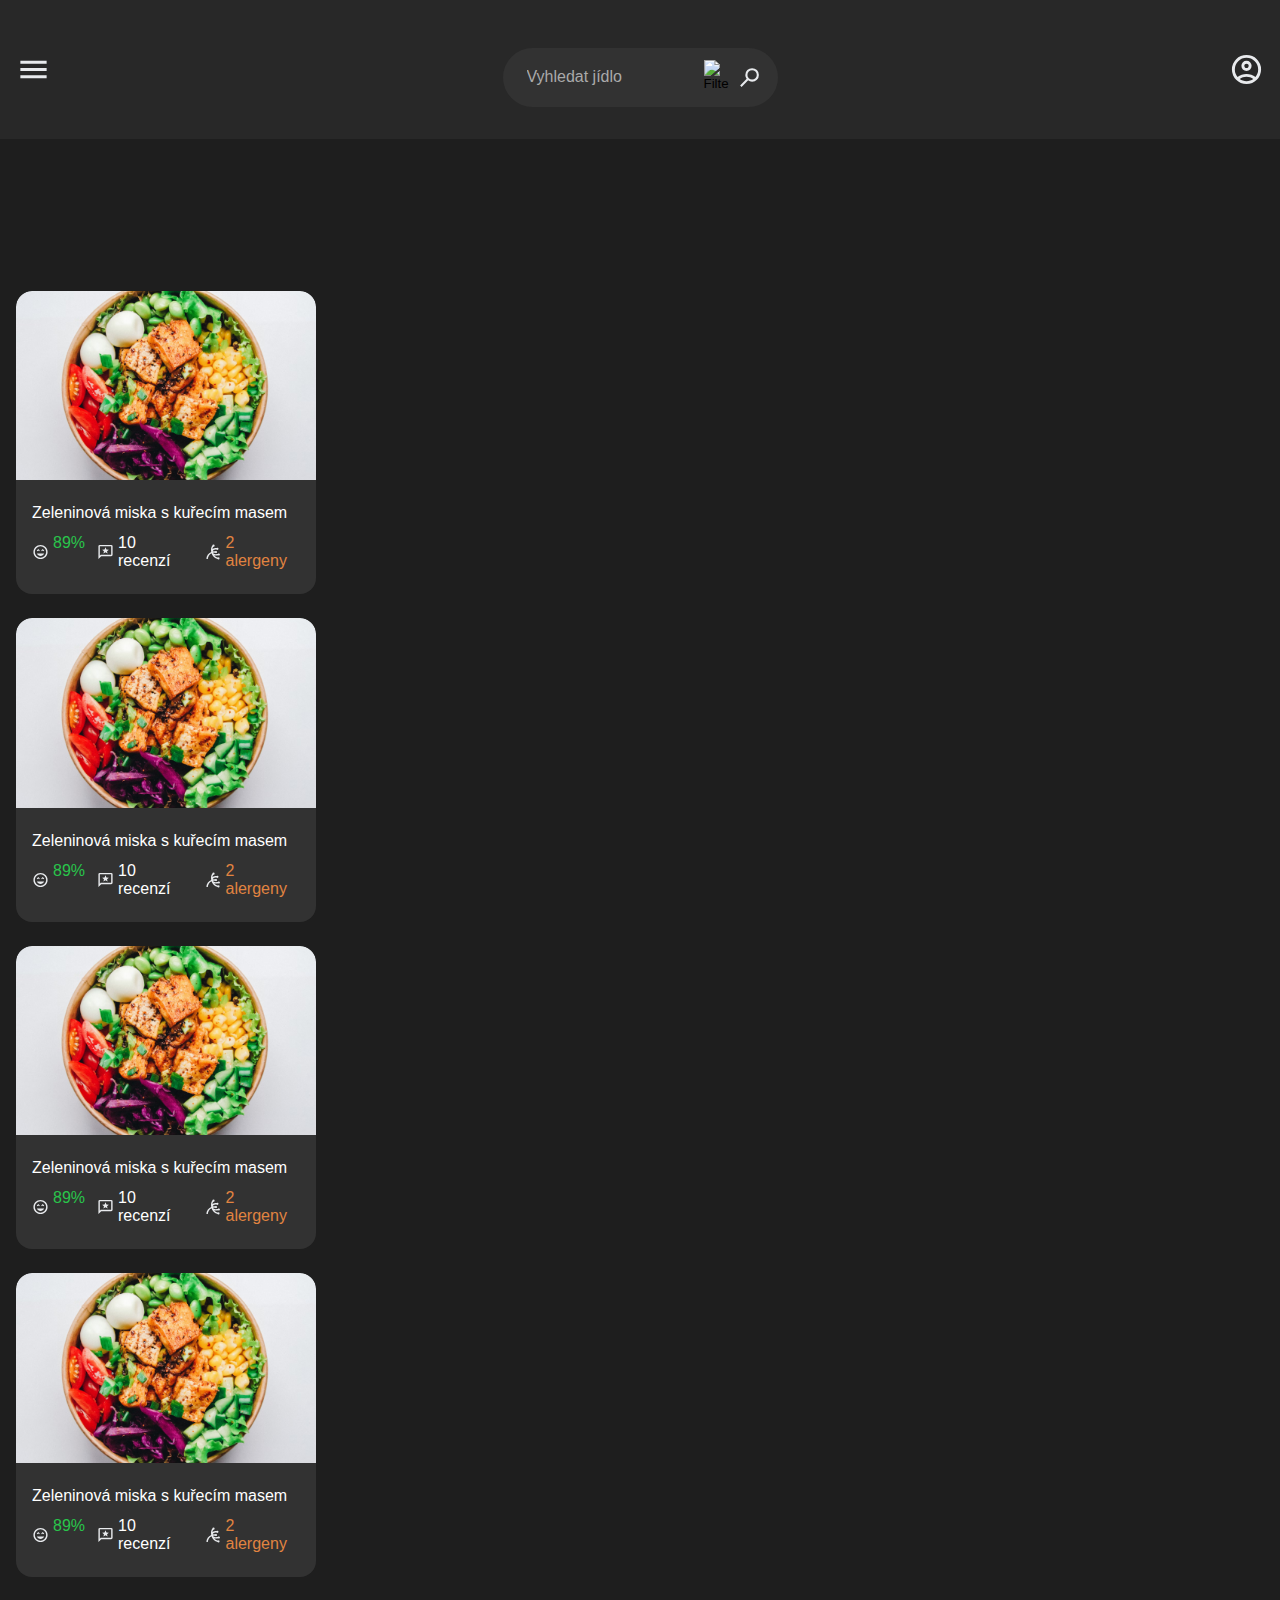
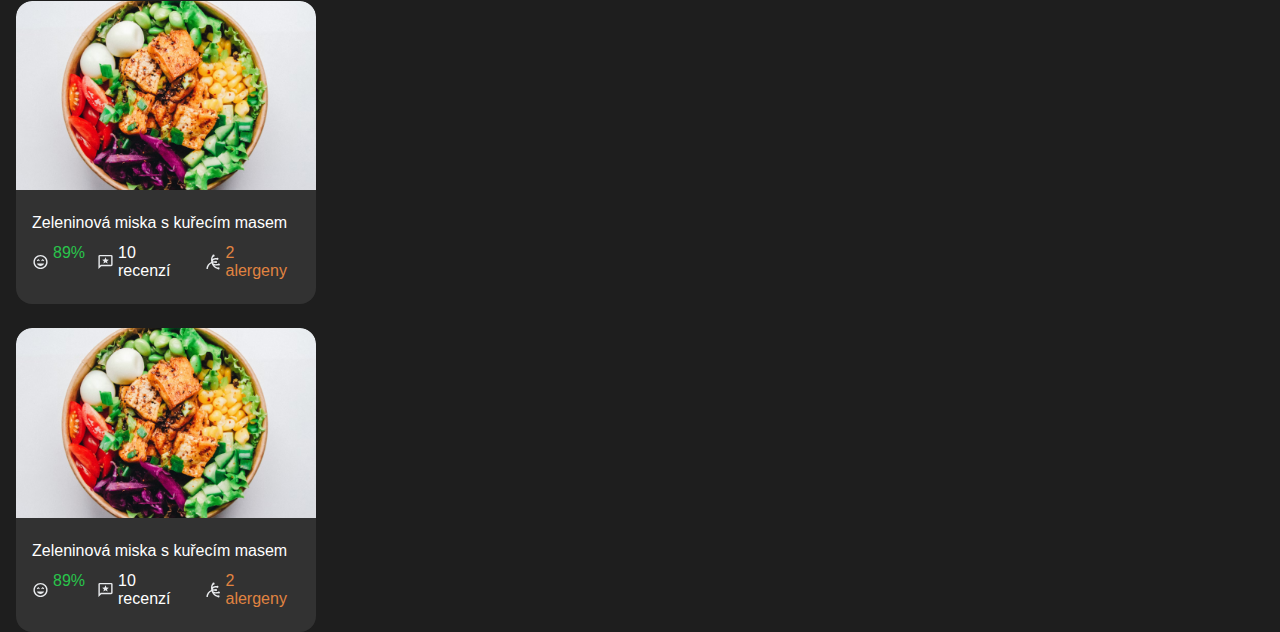
==== index.html @ 2987ae8c "Rename mainpage to index" ====
<!DOCTYPE html>
<html lang="en">
<head>
  <meta charset="UTF-8">
  <meta name="viewport" content="width=device-width, initial-scale=1.0">
  <title>Jídelna Aplikace</title>
  <link rel="stylesheet" href="css/style.css">
  <script defer src="js/app.js"></script>
</head>
<body>
  <!-- <nav class="side-nav">
  </nav> -->
  <header class="header">
    <nav>
      <button id="nav-open-btn" class="button" aria-label="Open menu">
        <img src="assets/ico-menu.svg" alt="Open Menu">
      </button>
      <div role="searchbox" class="search">
        <div class="input">
          <input type="text" placeholder="Vyhledat jídlo">
          <div class="flex-row">
            <button class="button" aria-label="Filter by">
              <img src="assets/ico-filter.svg" alt="Filter">
            </button>
            <button class="button" aria-label="Search food">
              <img style="transform:scaleX(-1)" src="assets/ico-search.svg" alt="Search">
            </button>
          </div>
        </div>
      </div>
      <button class="button" aria-label="Your profile">
        <img src="assets/ico-account.svg" alt="Your Profile">
      </button>
    </nav>
  </header>
  <main>
    <div class="side-nav" id="side-nav">
      <div><h1>CG Jídelna</h1></div>
      <div class="links">
        <a href="/">Recenze</a>
        <a href="/">Profil</a>
        <a href="/">Napsat Recenzi</a>
        <a href="/">Objednavka</a>
      </div>
      <div>
        <p class="">Made by <a href="https://michalskoula.com">Michal Škoula</a></p>
      </div>
    </div>
    <div class="food-feed">
      <article class="food-item">
        <div class="image-container">
          <a href="/">
            <img src="assets/food-placeholder.png" alt="name_of_food_item">
          </a>
        </div>
        <div class="food-item-description">
          <h2><a href="/">Zeleninová miska s kuřecím masem</a></h2>
          <div class="metrics">
            <div class="metric score">
              <img src="assets/ico-review-great.svg" alt="Score: Great">
              <p class="great">89%</p>
            </div>
            <div class="metric reviews">
              <img src="assets/ico-reviews.svg" alt="Review">
              <p>10 recenzí</p>
            </div>
            <div class="metric allergies">
              <img src="assets/ico-allergies.svg" alt="Allergen">
              <p>2 alergeny</p>
            </div>
          </div>
        </div>
      </article>
      <article class="food-item">
        <div class="image-container">
          <a href="/">
            <img src="assets/food-placeholder.png" alt="name_of_food_item">
          </a>
        </div>
        <div class="food-item-description">
          <h2><a href="/">Zeleninová miska s kuřecím masem</a></h2>
          <div class="metrics">
            <div class="metric score">
              <img src="assets/ico-review-great.svg" alt="Score: Great">
              <p class="great">89%</p>
            </div>
            <div class="metric reviews">
              <img src="assets/ico-reviews.svg" alt="Review">
              <p>10 recenzí</p>
            </div>
            <div class="metric allergies">
              <img src="assets/ico-allergies.svg" alt="Allergen">
              <p>2 alergeny</p>
            </div>
          </div>
        </div>
      </article>
      <article class="food-item">
        <div class="image-container">
          <a href="/">
            <img src="assets/food-placeholder.png" alt="name_of_food_item">
          </a>
        </div>
        <div class="food-item-description">
          <h2><a href="/">Zeleninová miska s kuřecím masem</a></h2>
          <div class="metrics">
            <div class="metric score">
              <img src="assets/ico-review-great.svg" alt="Score: Great">
              <p class="great">89%</p>
            </div>
            <div class="metric reviews">
              <img src="assets/ico-reviews.svg" alt="Review">
              <p>10 recenzí</p>
            </div>
            <div class="metric allergies">
              <img src="assets/ico-allergies.svg" alt="Allergen">
              <p>2 alergeny</p>
            </div>
          </div>
        </div>
      </article>
      <article class="food-item">
        <div class="image-container">
          <a href="/">
            <img src="assets/food-placeholder.png" alt="name_of_food_item">
          </a>
        </div>
        <div class="food-item-description">
          <h2><a href="/">Zeleninová miska s kuřecím masem</a></h2>
          <div class="metrics">
            <div class="metric score">
              <img src="assets/ico-review-great.svg" alt="Score: Great">
              <p class="great">89%</p>
            </div>
            <div class="metric reviews">
              <img src="assets/ico-reviews.svg" alt="Review">
              <p>10 recenzí</p>
            </div>
            <div class="metric allergies">
              <img src="assets/ico-allergies.svg" alt="Allergen">
              <p>2 alergeny</p>
            </div>
          </div>
        </div>
      </article>
      <article class="food-item">
        <div class="image-container">
          <a href="/">
            <img src="assets/food-placeholder.png" alt="name_of_food_item">
          </a>
        </div>
        <div class="food-item-description">
          <h2><a href="/">Zeleninová miska s kuřecím masem</a></h2>
          <div class="metrics">
            <div class="metric score">
              <img src="assets/ico-review-great.svg" alt="Score: Great">
              <p class="great">89%</p>
            </div>
            <div class="metric reviews">
              <img src="assets/ico-reviews.svg" alt="Review">
              <p>10 recenzí</p>
            </div>
            <div class="metric allergies">
              <img src="assets/ico-allergies.svg" alt="Allergen">
              <p>2 alergeny</p>
            </div>
          </div>
        </div>
      </article>
      <article class="food-item">
        <div class="image-container">
          <a href="/">
            <img src="assets/food-placeholder.png" alt="name_of_food_item">
          </a>
        </div>
        <div class="food-item-description">
          <h2><a href="/">Zeleninová miska s kuřecím masem</a></h2>
          <div class="metrics">
            <div class="metric score">
              <img src="assets/ico-review-great.svg" alt="Score: Great">
              <p class="great">89%</p>
            </div>
            <div class="metric reviews">
              <img src="assets/ico-reviews.svg" alt="Review">
              <p>10 recenzí</p>
            </div>
            <div class="metric allergies">
              <img src="assets/ico-allergies.svg" alt="Allergen">
              <p>2 alergeny</p>
            </div>
          </div>
        </div>
      </article>
    </div>
  </main>
</body>
</html>
---- css/style.css ----
:root {
  /* Colors */
  --clr-background: #1D1D1D;
  --clr-primary: #3C72FF;
  --clr-white: #FFFFFF;
  --clr-grey: #323232;
  --clr-darkergrey: #282828;
  --clr-lightrgrey: #AAAAAA;

  --clr-review-great: #29C54B;
  --clr-review-good: #4BB57B;
  --clr-review-mixed: #D9EE55;
  --clr-review-bad: #D24F4F;

  --clr-allergies: #E18441;
  
  /* Text Sizes */
  --h1:    20px;
  --p:     16px; 
  --small: 14px;

}


* {
  margin: 0;
  padding: 0;
  box-sizing: border-box;
}


body {
  background-color: #1e1e1e;
  color: white;
  font-family: Arial, Helvetica, sans-serif;
  display: grid;
  grid-template-columns: 300px 1fr;
}
button {
  border: none;
  background-color: inherit;
  display: grid;
  place-items: center;
  cursor: pointer;
}
main {
  position: relative;
  height: 1500px;
}
h2 {
  font-size: var(--p);
  font-weight: 500;
}

.great {
  color: var(--clr-review-great);
}
.good {
  color: var(--clr-review-good)
}
.mixed {
  color: var(--clr-review-mixed)
}
.bad {
  color: var(--clr-review-bad);
}
.flex-row {
  display: flex;
  flex-direction: row;
  gap:8px;
}

.side-nav {
  background-color: var(--clr-darkergrey);
}
.food-feed {
  padding: 200px 16px 0 16px;
}

.header {
  padding:16px 16px;
  background-color: var(--clr-darkergrey);
  position: fixed;
  width: 100%;
  z-index: 100;
}
.header nav {
  display: flex;
  justify-content: space-between;
  flex-direction: row;
  align-content: center;
  max-width: 100%;
  width: 100%;
} 
.header button > img {
  min-height: 35px;
}
.header h1 {
  margin-top:4px;
}
.search {
  transition: background-color 150ms;
}
.search .input {
  display: flex;
  flex-direction: row;
  padding:12px 16px 12px 24px;
  justify-content: space-between;
  align-content: center;
  background-color: var(--clr-grey);
  border-radius: 100px;
  width: 100%;
  margin:32px auto 16px auto;
  max-width: 700px;
  
}
.search input {
  background-color: inherit;
  border: none;
  width: 100%;
  max-width: 100%;
  color: var(--clr-white);
  transition: background-color 150ms;
}
.search input::placeholder {
  font-size: var(--p);
  color: var(--clr-lightrgrey);
}
.search:has(input:focus) {
  background-color: var(--clr-darkergrey);
}
.search input:focus {
  outline: none;
}
.search button img {
  width: 25px;
  height: 25px;
}
.food-feed {
  display: grid;
  grid-template-columns: repeat(auto-fill, minmax(300px, 1fr));
  /* grid-template-columns: repeat(auto-fill); */
  gap:24px;
  align-content: center;
  width: 100%;
} 
.food-item {
  display: flex;
  flex-direction: column;
  background-color: var(--clr-grey);
  border-radius: 16px;
  margin-bottom:32px;
  overflow: hidden;
  margin:0 auto;
  width: 100%;
}
.food-item .image-container {
  overflow: hidden;
}
.food-item .image-container img {
  border-radius: 16px 16px 0 0;
  transition: transform 250ms ease-in-out;
  /* aspect-ratio: 16/9; */
  width: 100%;
  height: 100%;
  cursor: pointer;
}
.food-item  .image-container a:hover img {
  transform: scale(1.05);
}
.food-item-description {
  padding:24px 16px;
  display: flex;
  flex-direction: column;
  gap:12px;
}
.food-item-description a {
  color:var(--clr-white);
  text-decoration: none;
  transition: opacity 150ms;
}
.food-item-description a:hover {
  opacity: 0.8;
}
.food-item-description img {
  width: 17px;
}
.food-item .metrics {
  display: flex;
  flex-direction: row;
  gap:12px;
}
.food-item .metric {
  display: flex;
  flex-direction: row;
  gap:4px;
  justify-content:center;
}
.allergies {
  color: var(--clr-allergies);
}
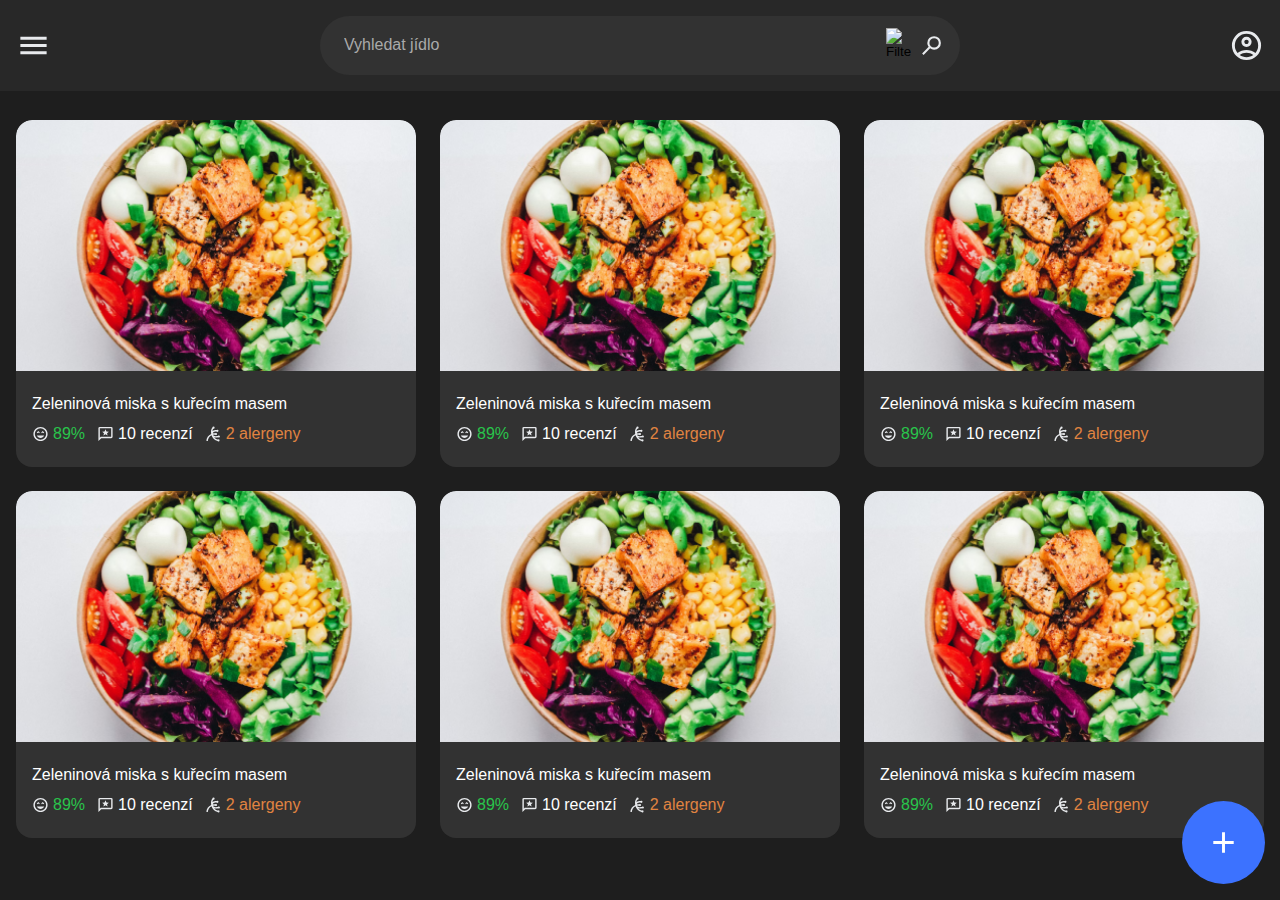
==== commit 0934cd3b: "Add side navs and new buttons" ====
--- a/index.html
+++ b/index.html
@@ -28,7 +28,7 @@
           </div>
         </div>
       </div>
-      <button class="button" aria-label="Your profile">
+      <button id="profile-open-btn" class="button" aria-label="Your profile">
         <img src="assets/ico-account.svg" alt="Your Profile">
       </button>
     </nav>
@@ -46,6 +46,22 @@
         <p class="">Made by <a href="https://michalskoula.com">Michal Škoula</a></p>
       </div>
     </div>
+    <div class="side-nav" id="profile-nav">
+      <div><h1>Ahoj, [jméno]!</h1></div>
+      <div class="links">
+        <a class="wip" href="/">Profil</a>
+        <a href="/">Tvoje Recenze</a>
+        <a href="/">Napsat Recenzi</a>
+        <a href="/">Objednavka</a>
+      </div>
+      <div>
+        <p class="">Made by <a href="https://michalskoula.com">Michal Škoula</a></p>
+      </div>
+    </div>
+    <button class="add-new-btn">
+      <!-- <p>Přidat nové jídlo</p> -->
+      <img src="assets/ico-add-new.svg" alt="Add new">
+    </button>
     <div class="food-feed">
       <article class="food-item">
         <div class="image-container">
--- a/css/style.css
+++ b/css/style.css
@@ -6,6 +6,7 @@
   --clr-grey: #323232;
   --clr-darkergrey: #282828;
   --clr-lightrgrey: #AAAAAA;
+  --clr-selected: #3f3f3f;
 
   --clr-review-great: #29C54B;
   --clr-review-good: #4BB57B;
@@ -28,13 +29,13 @@
   box-sizing: border-box;
 }
 
-
+h1 {
+  font-size: var(--h1);
+}
 body {
   background-color: #1e1e1e;
   color: white;
   font-family: Arial, Helvetica, sans-serif;
-  display: grid;
-  grid-template-columns: 300px 1fr;
 }
 button {
   border: none;
@@ -44,14 +45,20 @@
   cursor: pointer;
 }
 main {
-  position: relative;
-  height: 1500px;
+  display: flex;
+  flex-direction: row;
+  width: 100%;
+  padding-top:120px;
 }
 h2 {
   font-size: var(--p);
   font-weight: 500;
 }
-
+a {
+  font-size: var(--p);
+  color: var(--clr-white);
+  text-decoration: underline;
+}
 .great {
   color: var(--clr-review-great);
 }
@@ -69,13 +76,42 @@
   flex-direction: row;
   gap:8px;
 }
-
+#side-nav {
+  transform: translateX(-30vw);
+}
 .side-nav {
   background-color: var(--clr-darkergrey);
-}
-.food-feed {
-  padding: 200px 16px 0 16px;
-}
+  width: 200px;
+  display: flex;
+  flex-direction: column;
+  justify-content: space-between;
+  padding: 16px;
+  position: fixed;
+  top:0;
+  padding-top:100px;
+  height: 100vh;
+  z-index: 99;
+  opacity: 0;
+  pointer-events: none;
+  transition: transform 200ms ease-in-out, opacity 400ms;
+}
+.side-nav .links {
+  display: flex;
+  flex-direction: column;
+  gap:16px;
+}
+.open {
+  opacity: 1 !important;
+  pointer-events: all !important;
+  transform: translateX(0) !important;
+  transition: transform 200ms ease-in-out;
+}
+#profile-nav {
+  right:0;
+  transform: translateX(30vw);
+  text-align: right;
+}
+
 
 .header {
   padding:16px 16px;
@@ -87,6 +123,7 @@
 .header nav {
   display: flex;
   justify-content: space-between;
+  gap:16px;
   flex-direction: row;
   align-content: center;
   max-width: 100%;
@@ -95,11 +132,31 @@
 .header button > img {
   min-height: 35px;
 }
-.header h1 {
-  margin-top:4px;
+.add-new-btn {
+  position: fixed;
+  right:15px;
+  bottom:16px;
+  z-index: 98;
+  display: flex;
+  flex-direction: row;
+  font-size: var(--h1);
+  color: var(--clr-white);
+  gap:4px;
+  padding:24px 24px;
+  background-color: var(--clr-primary);
+  border-radius: 100px;
+  transition: background-color 150ms;
+}
+.add-new-btn > img {
+  height: 35px;
+}
+.add-new-btn:hover {
+  background-color: var(--clr-grey);
 }
 .search {
   transition: background-color 150ms;
+  min-width: 50vw;
+  max-width: 700px;
 }
 .search .input {
   display: flex;
@@ -110,11 +167,9 @@
   background-color: var(--clr-grey);
   border-radius: 100px;
   width: 100%;
-  margin:32px auto 16px auto;
-  max-width: 700px;
-  
-}
-.search input {
+  transition: background-color 150ms;
+}
+.input input {
   background-color: inherit;
   border: none;
   width: 100%;
@@ -126,8 +181,8 @@
   font-size: var(--p);
   color: var(--clr-lightrgrey);
 }
-.search:has(input:focus) {
-  background-color: var(--clr-darkergrey);
+.input:has(input:focus) {
+  background-color: var(--clr-selected);
 }
 .search input:focus {
   outline: none;
@@ -139,9 +194,9 @@
 .food-feed {
   display: grid;
   grid-template-columns: repeat(auto-fill, minmax(300px, 1fr));
-  /* grid-template-columns: repeat(auto-fill); */
   gap:24px;
   align-content: center;
+  padding: 0 16px 0 16px;
   width: 100%;
 } 
 .food-item {
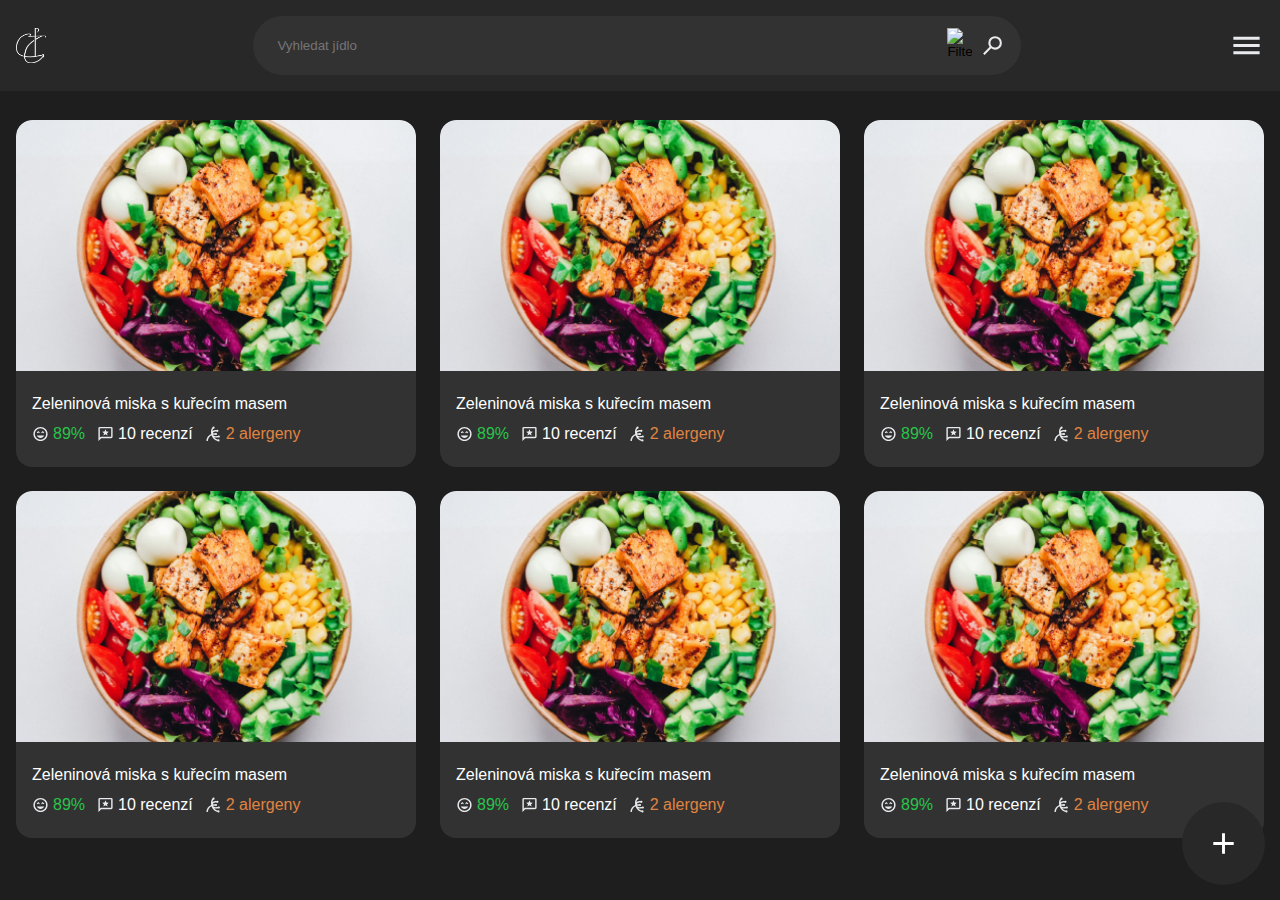
==== commit 20e35b8c: "Add sorting, logo, fixes" ====
--- a/index.html
+++ b/index.html
@@ -12,54 +12,75 @@
   </nav> -->
   <header class="header">
     <nav>
-      <button id="nav-open-btn" class="button" aria-label="Open menu">
-        <img src="assets/ico-menu.svg" alt="Open Menu">
-      </button>
+      <a href="/" class="logo" aria-label="Home">
+        <img class="logo" src="assets/logo.png" alt="Open Menu">
+      </a>
       <div role="searchbox" class="search">
-        <div class="input">
-          <input type="text" placeholder="Vyhledat jídlo">
-          <div class="flex-row">
-            <button class="button" aria-label="Filter by">
-              <img src="assets/ico-filter.svg" alt="Filter">
-            </button>
-            <button class="button" aria-label="Search food">
-              <img style="transform:scaleX(-1)" src="assets/ico-search.svg" alt="Search">
-            </button>
-          </div>
-        </div>
+        <form action="">
+          <div class="input">
+            <input type="text" placeholder="Vyhledat jídlo">
+            <div class="flex-row">
+              <button type="button" id="filter-btn" class="button" aria-label="Filter by">
+                <img src="assets/ico-filter.svg" alt="Filter">
+              </button>
+              <button type="submit" class="button" aria-label="Search food">
+                <img style="transform:scaleX(-1)" src="assets/ico-search.svg" alt="Search">
+              </button>
+              <div id="filter-nav" class="filter-gui">
+                <h3>Sort by:</h3>
+          
+                <div class="radial">
+                  <label for="top_rated">Best Rated</label>
+                  <input checked type="radio" name="sort" id="top_rated">
+                </div>
+                <div class="radial">
+                  <label for="most_rated">Most Rated</label>
+                  <input type="radio" name="sort" id="most_rated">
+                </div> 
+                <div class="radial">
+                  <label for="alphabet">Alphabetical</label>
+                  <input type="radio" name="sort" id="alphabet">
+                </div>
+          
+                <h3>Order:</h3>
+          
+                <div class="radial">
+                  <label for="high_to_low">High to low</label>
+                  <input checked type="radio" name="order" id="high_to_low">
+                </div>
+                <div class="radial">
+                  <label for="low_to_high">Low to high</label>
+                  <input type="radio" name="order" id="low_to_high">
+                </div>
+              </div>
+            </div>
+          </div>
+        </form>  
       </div>
       <button id="profile-open-btn" class="button" aria-label="Your profile">
-        <img src="assets/ico-account.svg" alt="Your Profile">
+        <img src="assets/ico-menu.svg" alt="Your Profile">
       </button>
     </nav>
   </header>
   <main>
-    <div class="side-nav" id="side-nav">
-      <div><h1>CG Jídelna</h1></div>
-      <div class="links">
-        <a href="/">Recenze</a>
-        <a href="/">Profil</a>
-        <a href="/">Napsat Recenzi</a>
-        <a href="/">Objednavka</a>
-      </div>
+    <div class="side-nav" id="profile-nav">
       <div>
-        <p class="">Made by <a href="https://michalskoula.com">Michal Škoula</a></p>
-      </div>
-    </div>
-    <div class="side-nav" id="profile-nav">
-      <div><h1>Ahoj, [jméno]!</h1></div>
+        <button id="profile-open-btn" class="button" aria-label="Your profile">
+          <img src="assets/ico-account.svg" alt="Your Profile">
+        </button>
+        <h1>Ahoj, [jméno]!</h1>
+      </div>
       <div class="links">
         <a class="wip" href="/">Profil</a>
         <a href="/">Tvoje Recenze</a>
         <a href="/">Napsat Recenzi</a>
-        <a href="/">Objednavka</a>
+        <a href="/">E-jidelníček</a>
       </div>
       <div>
         <p class="">Made by <a href="https://michalskoula.com">Michal Škoula</a></p>
       </div>
     </div>
     <button class="add-new-btn">
-      <!-- <p>Přidat nové jídlo</p> -->
       <img src="assets/ico-add-new.svg" alt="Add new">
     </button>
     <div class="food-feed">
@@ -209,5 +230,3 @@
       </article>
     </div>
   </main>
-</body>
-</html>--- a/css/style.css
+++ b/css/style.css
@@ -77,7 +77,7 @@
   gap:8px;
 }
 #side-nav {
-  transform: translateX(-30vw);
+  transform: translateX(-10vw);
 }
 .side-nav {
   background-color: var(--clr-darkergrey);
@@ -100,19 +100,33 @@
   flex-direction: column;
   gap:16px;
 }
-.open {
+.open-side {
   opacity: 1 !important;
   pointer-events: all !important;
   transform: translateX(0) !important;
   transition: transform 200ms ease-in-out;
 }
+.open-top {
+  opacity: 1 !important;
+  pointer-events: all !important;
+  transform: translateY(0) translateX(-50.4%) !important ;
+  transition: transform 200ms ease-in-out;
+}
 #profile-nav {
   right:0;
   transform: translateX(30vw);
   text-align: right;
 }
-
-
+/* .filter {
+  height: 59px;
+  width: 59px;
+  background-color: var(--clr-grey);
+  border-radius: 100px;
+  aspect-ratio: 1/1;
+} */
+.logo {
+  height:35px;
+}
 .header {
   padding:16px 16px;
   background-color: var(--clr-darkergrey);
@@ -125,17 +139,50 @@
   justify-content: space-between;
   gap:16px;
   flex-direction: row;
-  align-content: center;
+  align-items: center;
   max-width: 100%;
   width: 100%;
 } 
 .header button > img {
   min-height: 35px;
 }
+.filter-gui {
+  position: absolute;
+  top:90px;
+  left:calc(50%);
+  transform: translateX(-50.4%) translateY(-80px);
+  z-index: 95;
+  background-color: var(--clr-grey);
+  width: 60vw;
+  border-radius: 16px;
+  padding:16px 32px 32px 32px;
+  opacity: 0;
+  transition: transform 200ms, opacity 200ms;
+  pointer-events: none;
+}
+.border-adjusted {
+  border-radius: 29.5px 29.5px 0 0 !important; 
+}
+.filter-gui .sort-params {
+  display: flex;
+  flex-direction: row;
+}
+.filter-gui h3 {
+  margin:12px 0 8px 0;
+}
+.filter-gui .radial {
+  display: flex;
+  flex-direction: row;
+  justify-content: space-between;
+  margin-bottom:4px;
+  /* max-width: 300px; */
+}
+
+
 .add-new-btn {
   position: fixed;
   right:15px;
-  bottom:16px;
+  bottom:15px;
   z-index: 98;
   display: flex;
   flex-direction: row;
@@ -143,7 +190,7 @@
   color: var(--clr-white);
   gap:4px;
   padding:24px 24px;
-  background-color: var(--clr-primary);
+  background-color: var(--clr-darkergrey);
   border-radius: 100px;
   transition: background-color 150ms;
 }
@@ -151,12 +198,12 @@
   height: 35px;
 }
 .add-new-btn:hover {
-  background-color: var(--clr-grey);
+  background-color: var(--clr-primary);
 }
 .search {
   transition: background-color 150ms;
-  min-width: 50vw;
-  max-width: 700px;
+  min-width: 60vw;
+  max-width: 700px !important;
 }
 .search .input {
   display: flex;
@@ -167,9 +214,9 @@
   background-color: var(--clr-grey);
   border-radius: 100px;
   width: 100%;
-  transition: background-color 150ms;
-}
-.input input {
+  transition: background-color 150ms, border-radius 150ms;
+}
+.input > input {
   background-color: inherit;
   border: none;
   width: 100%;
@@ -177,14 +224,14 @@
   color: var(--clr-white);
   transition: background-color 150ms;
 }
-.search input::placeholder {
+.search > input::placeholder {
   font-size: var(--p);
   color: var(--clr-lightrgrey);
 }
-.input:has(input:focus) {
+.input:has(> input:focus) {
   background-color: var(--clr-selected);
 }
-.search input:focus {
+.search > input:focus {
   outline: none;
 }
 .search button img {
@@ -198,6 +245,7 @@
   align-content: center;
   padding: 0 16px 0 16px;
   width: 100%;
+  margin-bottom:16px;
 } 
 .food-item {
   display: flex;
